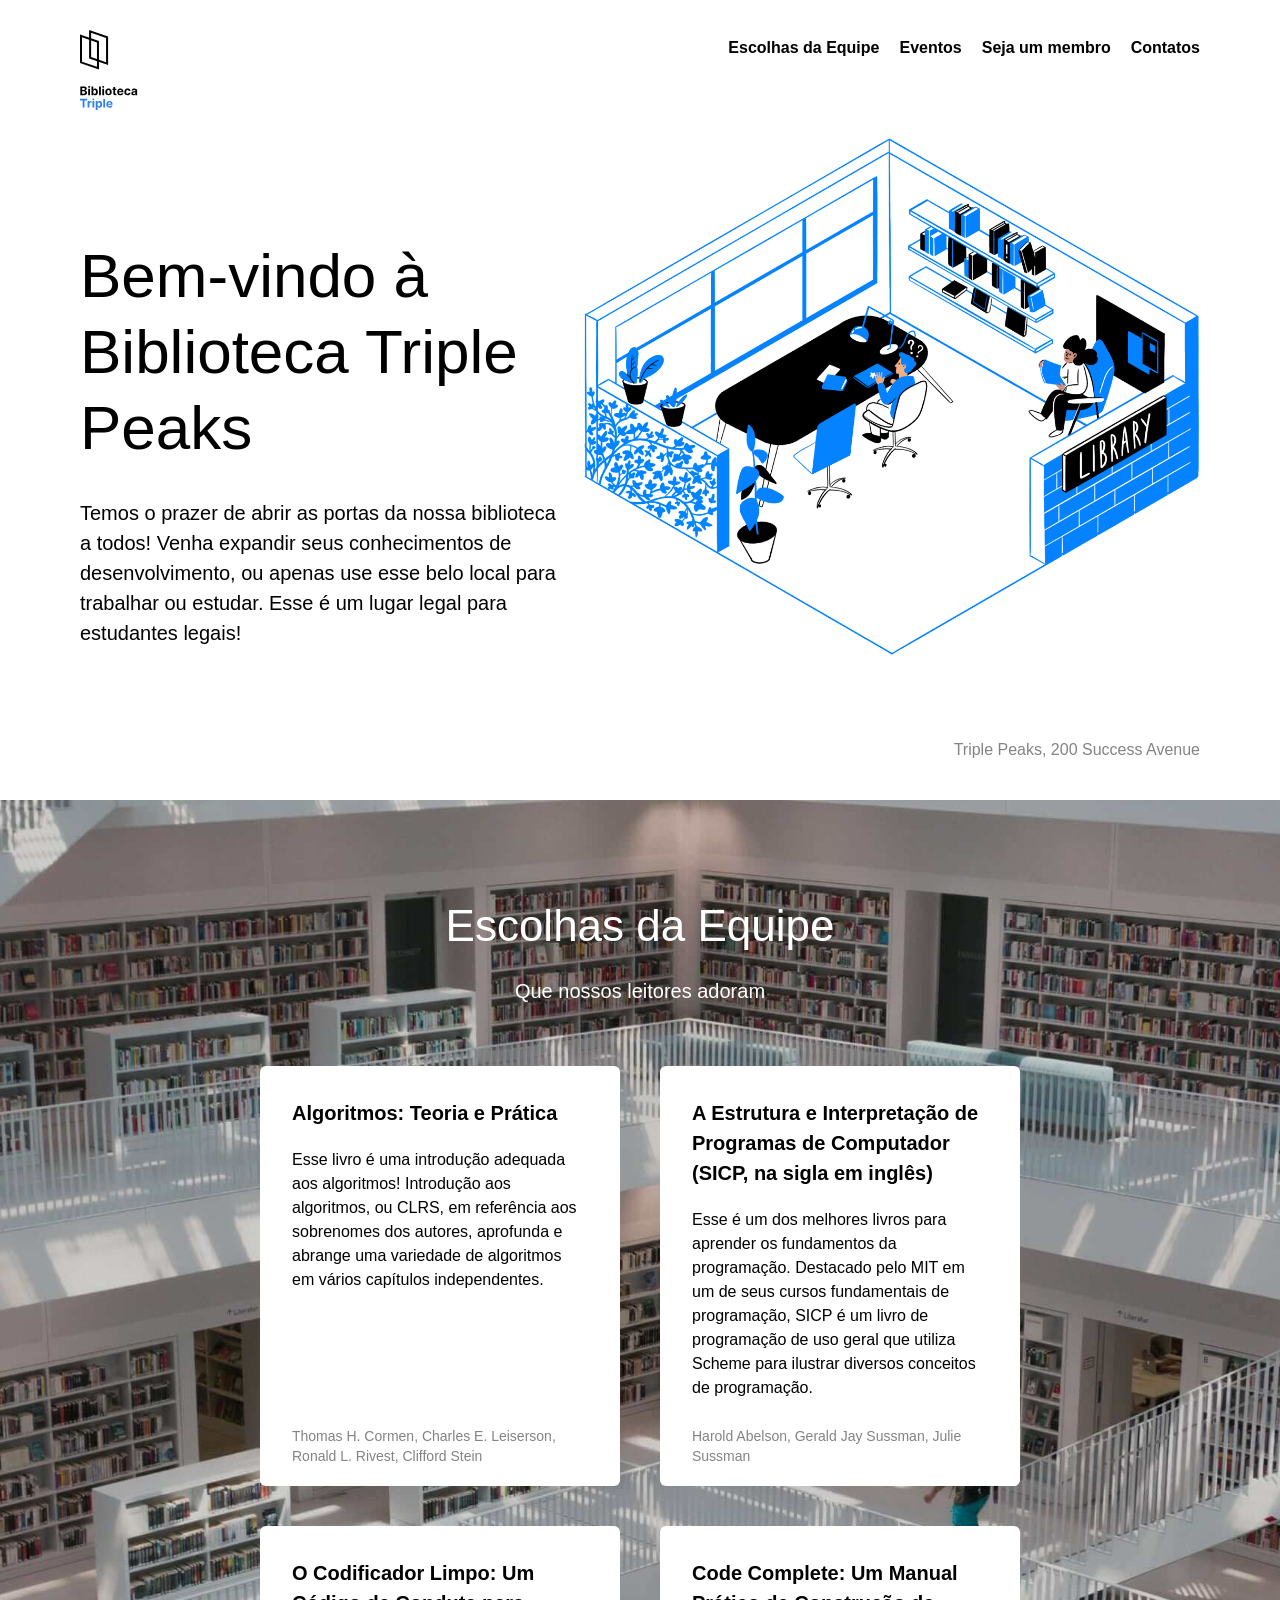
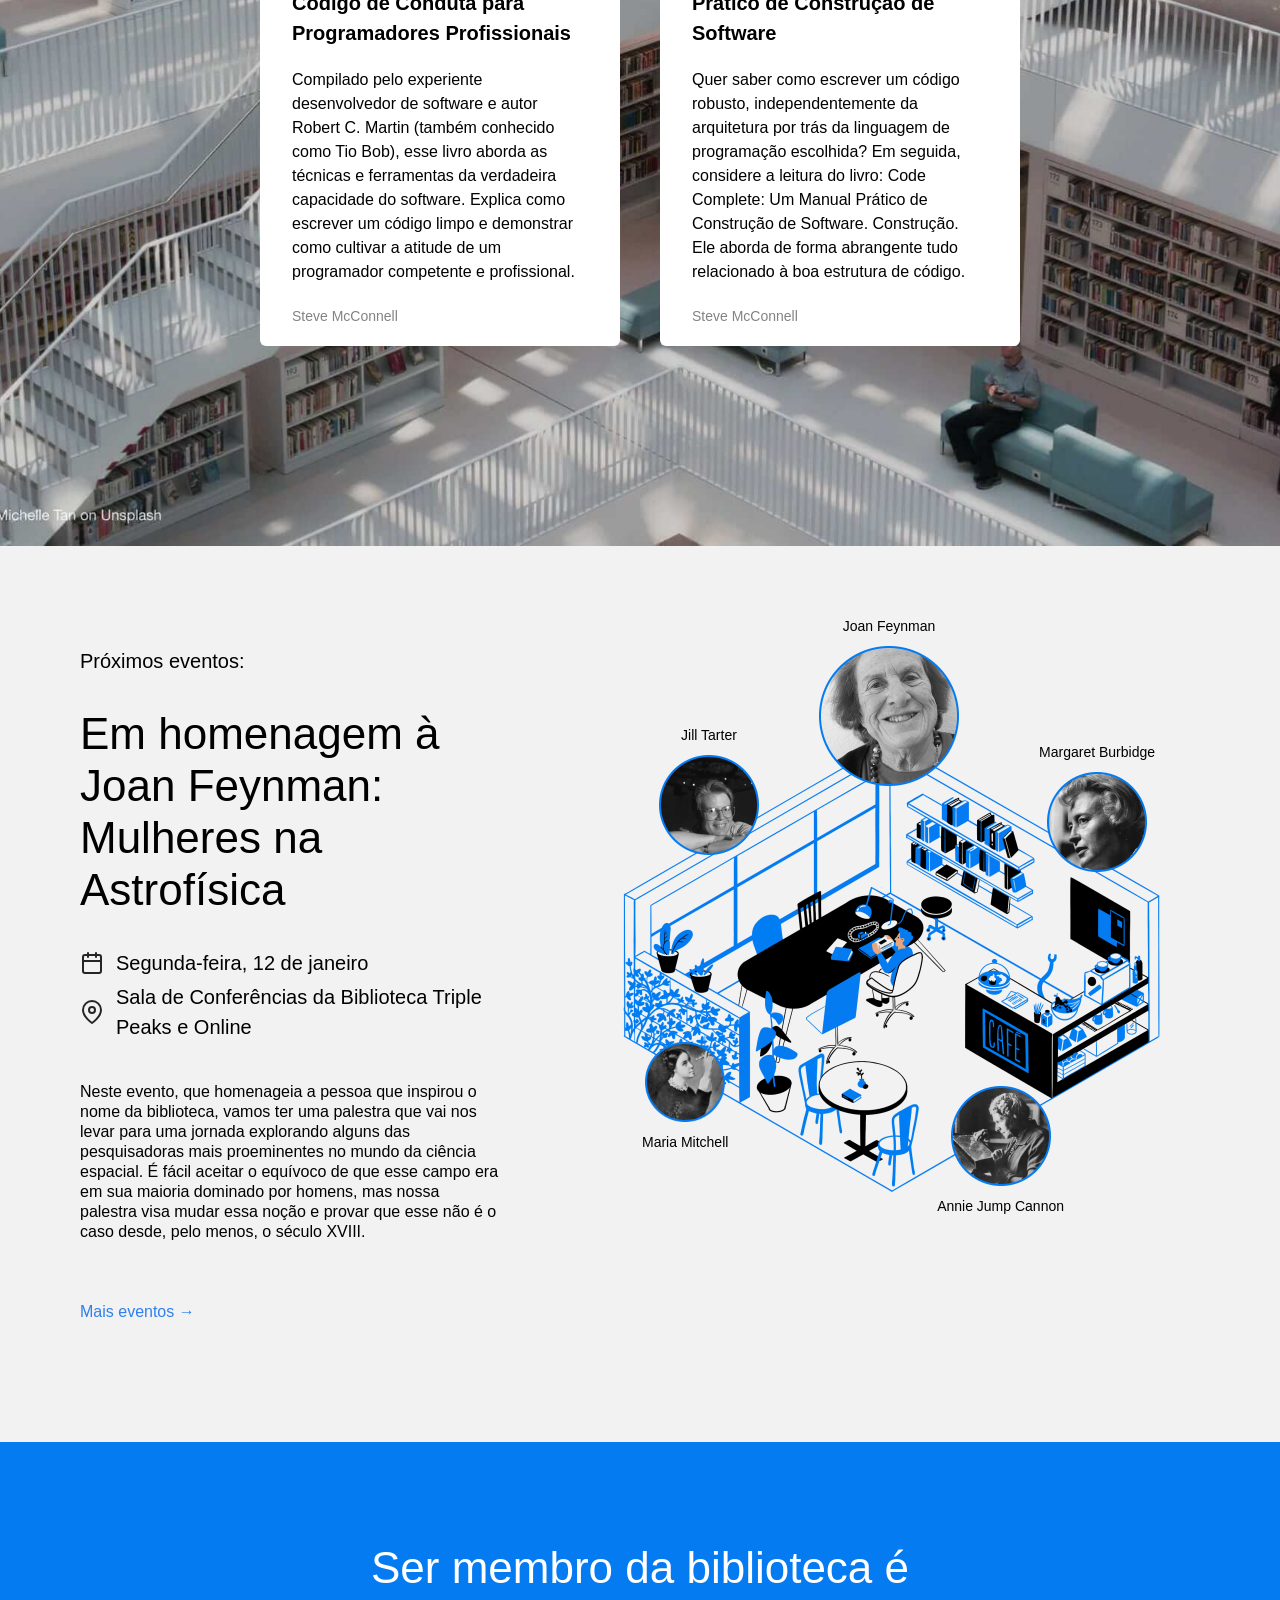
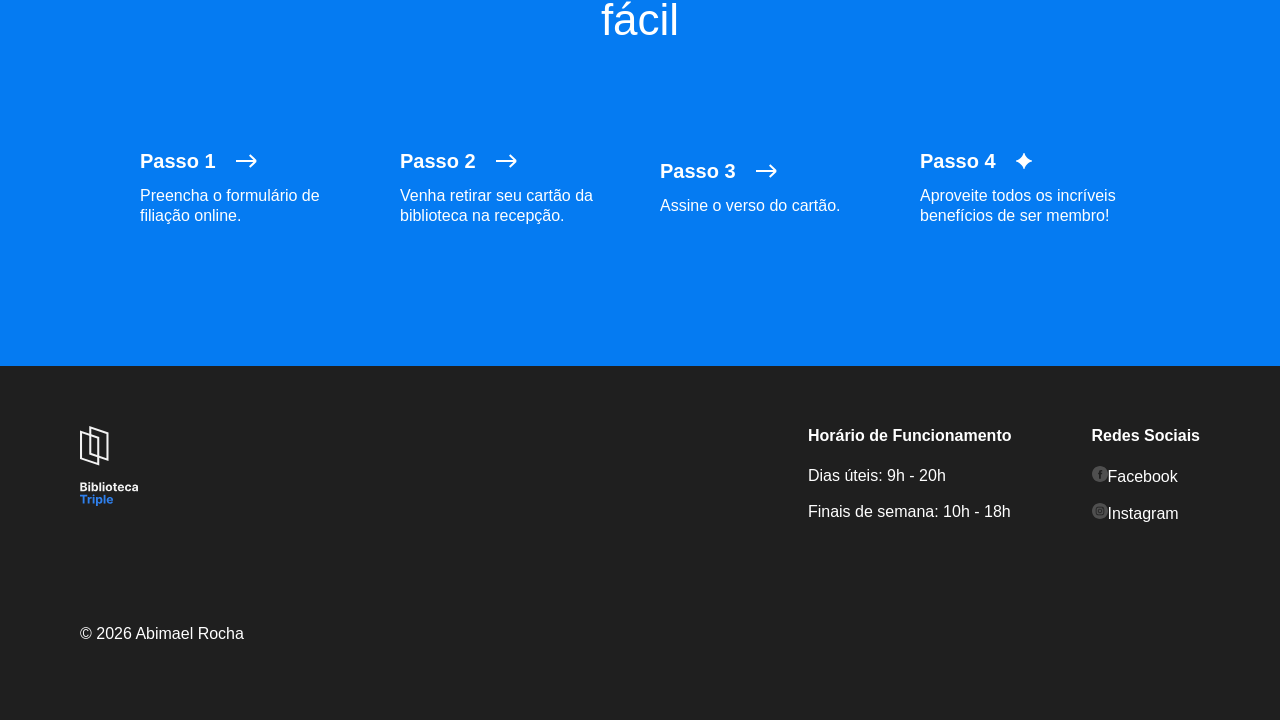
==== index.html @ 014d6a49 "correção footer logo" ====
<!doctype html>
<html lang="pt">
  <head>
    <meta charset="UTF-8" />
    <meta name="viewport" content="width=device-width, initial-scale=1.0" />
    <title>Biblioteca Triple Peaks</title>
    <link rel="shortcut icon" href="favicon.ico" />
    <link rel="stylesheet" href="./vendor/normalize.css" />
    <link rel="stylesheet" href="./styles/style.css" />
  </head>
  <body>
    <div class="page">
      <!-- Agrupe todo o conteúdo da página em uma nova div com a classe page. Lembre-se de adicionar a tag de fechamento -->
      <header class="header">
        <nav class="nav">
          <img
            src="./images/logo.svg"
            alt="Logotipo da Biblioteca Triple Peaks"
            class="nav__logo"
          />
          <!-- Colocar links de navegação em uma lista é supostamente a melhor prática para escrever o código semântico, pois permite que os leitores de tela façam uma pausa entre cada link em vez de ler todos os links como uma frase.-->
          <ul class="nav__links">
            <li>
              <a class="nav__link" href="#staff">Escolhas da Equipe</a>
            </li>
            <li>
              <a class="nav__link" href="#events">Eventos</a>
            </li>
            <li>
              <a class="nav__link" href="#membership">Seja um membro</a>
            </li>
            <li>
              <a class="nav__link">Contatos</a>
            </li>
          </ul>
        </nav>
        <div class="header__content">
          <div>
            <h1 class="header__title">Bem-vindo à Biblioteca Triple Peaks</h1>
            <p class="header__description">
              Temos o prazer de abrir as portas da nossa biblioteca a todos!
              Venha expandir seus conhecimentos de desenvolvimento, ou apenas
              use esse belo local para trabalhar ou estudar. Esse é um lugar
              legal para estudantes legais!
            </p>
          </div>
          <img
            src="./images/inside_the_library.png"
            alt="Ilustração 'Dentro da biblioteca'"
            class="header__image"
          />
        </div>
        <div class="header__footer">
          <p class="header__address">Triple Peaks, 200 Success Avenue</p>
        </div>
      </header>

      <main class="content">
        <section class="staff" id="staff">
          <h2 class="staff__title">Escolhas da Equipe</h2>
          <p class="staff__subtitle">Que nossos leitores adoram</p>
          <ul class="staff__cards">
            <li class="card">
              <div class="card__content">
                <h3 class="card__title">Algoritmos: Teoria e Prática</h3>
                <p class="card__text">
                  Esse livro é uma introdução adequada aos algoritmos!
                  Introdução aos algoritmos, ou CLRS, em referência aos
                  sobrenomes dos autores, aprofunda e abrange uma variedade de
                  algoritmos em vários capítulos independentes.
                </p>
                <p class="card__footer">
                  Thomas H. Cormen, Charles E. Leiserson, Ronald L. Rivest,
                  Clifford Stein
                </p>
              </div>
            </li>

            <li class="card">
              <div class="card__content">
                <h3 class="card__title">
                  A Estrutura e Interpretação de Programas de Computador (SICP,
                  na sigla em inglês)
                </h3>
                <p class="card__text">
                  Esse é um dos melhores livros para aprender os fundamentos da
                  programação. Destacado pelo MIT em um de seus cursos
                  fundamentais de programação, SICP é um livro de programação de
                  uso geral que utiliza Scheme para ilustrar diversos conceitos
                  de programação.
                </p>
                <p class="card__footer">
                  Harold Abelson, Gerald Jay Sussman, Julie Sussman
                </p>
              </div>
            </li>

            <li class="card">
              <div class="card__content">
                <h3 class="card__title">
                  O Codificador Limpo: Um Código de Conduta para Programadores
                  Profissionais
                </h3>
                <p class="card__text">
                  Compilado pelo experiente desenvolvedor de software e autor
                  Robert C. Martin (também conhecido como Tio Bob), esse livro
                  aborda as técnicas e ferramentas da verdadeira capacidade do
                  software. Explica como escrever um código limpo e demonstrar
                  como cultivar a atitude de um programador competente e
                  profissional.
                </p>
                <p class="card__footer">Steve McConnell</p>
              </div>
            </li>

            <li class="card">
              <div class="card__content">
                <h3 class="card__title">
                  Code Complete: Um Manual Prático de Construção de Software
                </h3>
                <p class="card__text">
                  Quer saber como escrever um código robusto, independentemente
                  da arquitetura por trás da linguagem de programação escolhida?
                  Em seguida, considere a leitura do livro: Code Complete: Um
                  Manual Prático de Construção de Software. Construção. Ele
                  aborda de forma abrangente tudo relacionado à boa estrutura de
                  código.
                </p>
                <p class="card__footer">Steve McConnell</p>
              </div>
            </li>
          </ul>
        </section>
        <section class="events" id="events">
          <div class="events__content">
            <h2 class="events__heading">Próximos eventos:</h2>
            <h3 class="events__title">
              Em homenagem à Joan Feynman: Mulheres na Astrofísica
            </h3>
            <div class="event-info events__info-section">
              <div class="event-info__item">
                <img
                  src="./images/icon_calendar.svg"
                  alt="Calendar icon"
                  class="event-info__icon"
                />
                <p class="event-info__text">Segunda-feira, 12 de janeiro</p>
              </div>
              <div class="event-info__item">
                <img
                  src="./images/icon_pin.svg"
                  alt="Pin icon"
                  class="event-info__icon"
                />
                <p class="event-info__text">
                  Sala de Conferências da Biblioteca Triple Peaks e Online
                </p>
              </div>
            </div>
            <p class="events__description">
              Neste evento, que homenageia a pessoa que inspirou o nome da
              biblioteca, vamos ter uma palestra que vai nos levar para uma
              jornada explorando alguns das pesquisadoras mais proeminentes no
              mundo da ciência espacial. É fácil aceitar o equívoco de que esse
              campo era em sua maioria dominado por homens, mas nossa palestra
              visa mudar essa noção e provar que esse não é o caso desde, pelo
              menos, o século XVIII.
            </p>
            <a href="#" class="events__more">Mais eventos &rarr;</a>
          </div>
          <div class="events__cover">
            <img
              class="events__image"
              src="./images/cafe.png"
              alt="uma cafateria pequena"
            />
            <div class="person person_name_feynman">
              <p class="person__caption">Joan Feynman</p>
              <img
                class="person__image person__image_size_l"
                src="./images/person_feynman.png"
                alt="foto da Joan Feynman"
              />
            </div>
            <div class="person person_name_tarter">
              <p class="person__caption">Jill Tarter</p>
              <img
                class="person__image person__image_size_m"
                src="./images/person_tarter.png"
                alt="foto da Jill Tarter"
              />
            </div>
            <div class="person person_name_burbidge">
              <p class="person__caption">Margaret Burbidge</p>
              <img
                class="person__image person__image_size_m"
                src="./images/person_burbidge.png"
                alt="foto da Margaret Burbidge"
              />
            </div>
            <div class="person person_name_mitchell">
              <img
                class="person__image person__image_size_s"
                src="./images/person_mitchell.png"
                alt="foto da Maria Mitchell"
              />
              <p class="person__caption">Maria Mitchell</p>
            </div>
            <div class="person person_name_cannon">
              <img
                class="person__image person__image_size_m"
                src="./images/person_cannon.png"
                alt="foto da Annie Jump Cannon"
              />
              <p class="person__caption">Annie Jump Cannon</p>
            </div>
          </div>
          <!-- Comece a criar a composição aqui -->
        </section>
        <section class="membership" id="membership">
          <h2 class="membership__title">Ser membro da biblioteca é fácil</h2>
          <ul class="membership__steps">
            <li class="step">
              <h3 class="step__title">
                Passo 1
                <img
                  src="./images/icon_step_forward.svg"
                  alt="icon forward"
                  class="step__icon"
                />
              </h3>
              <p class="step__description">
                Preencha o formulário de filiação online.
              </p>
            </li>
            <li class="step">
              <h3 class="step__title">
                Passo 2
                <img
                  src="./images/icon_step_forward.svg"
                  alt="icon forward"
                  class="step__icon"
                />
              </h3>
              <p class="step__description">
                Venha retirar seu cartão da biblioteca na recepção.
              </p>
            </li>
            <li class="step">
              <h3 class="step__title">
                Passo 3
                <img
                  src="./images/icon_step_forward.svg"
                  alt="icon forward"
                  class="step__icon"
                />
              </h3>
              <p class="step__description">Assine o verso do cartão.</p>
            </li>
            <li class="step">
              <h3 class="step__title">
                Passo 4
                <img
                  src="./images/icon_step_finish.svg"
                  alt="icon finish"
                  class="step__icon"
                />
              </h3>
              <p class="step__description">
                Aproveite todos os incríveis benefícios de ser membro!
              </p>
            </li>
          </ul>
        </section>
      </main>
      <footer class="footer">
        <div class="footer__columns">
          <div class="footer__column footer__logo">
            <img
              class="footer__logo"
              src="./images/logo_white.svg"
              alt="logo da biblioteca"
            />
          </div>
          <div class="footer__column footer__column_content_hours">
            <h4 class="footer__column-heading">Horário de Funcionamento</h4>
            <ul class="footer__list">
              <li class="footer__list-item">Dias úteis: 9h - 20h</li>
              <li class="footer__list-item">Finais de semana: 10h - 18h</li>
            </ul>
          </div>
          <div class="footer__column footer__column_content_social">
            <h4 class="footer__column-heading">Redes Sociais</h4>
            <ul class="footer__list">
              <li class="footer__list-item">
                <a href="#" class="footer__column-link">
                  <img
                    class="footer__social-icon"
                    src="./images/facebook_white.svg"
                    alt="icone do facebook"
                  />Facebook</a
                >
              </li>
              <li class="footer__list-item">
                <a href="#" class="footer__column-link">
                  <img
                    class="footer__social-icon"
                    src="images/instagram_white.svg"
                    alt="icone do instagram"
                  />Instagram
                </a>
              </li>
            </ul>
          </div>
        </div>
        <div class="footer__copyright">
          <p>&copy; 2026 Abimael Rocha</p>
        </div>
      </footer>
    </div>
  </body>
</html>
---- styles/style.css ----
.page {
  min-width: 1100px;
  max-width: 1600px;
  margin: 0 auto;
  font-family: arial, sans-serif;
  font-size: 16px;
  line-height: 20px;
}

.header {
  display: flex;
  flex-direction: column;
  height: 100vh;
  min-height: 720px;
  max-height: 800px;
  padding: 30px 80px 40px;
  position: relative;
  box-sizing: border-box;
}

.nav {
  height: 80px;
  display: flex;
  justify-content: space-between;
}

.nav__logo {
  height: 80px;
  width: 58px;
}

.nav__links {
  display: flex;
  list-style-type: none;
  margin: 8px 0 0;
  gap: 20px;
  padding: 0;
}

.nav__link {
  color: #000000;
  text-decoration: none;
  font-weight: bold;
}

.header__content {
  display: flex;
  justify-content: space-between;
}
.header__title {
  max-width: 635px;
  font-size: 62px;
  line-height: 76px;
  font-weight: 500;
  margin: 128px 0 0;
}

.header__description {
  max-width: 515px;
  font-size: 20px;
  line-height: 30px;
  margin: 32px 0 0;
}

.header__image {
  max-width: 636px;
}

.header__footer {
  margin-top: auto;
  width: 100%;
  display: flex;
  align-items: center;
  justify-content: flex-end;
  box-sizing: border-box;
}

.header__link {
  color: #2f80ed;
  text-decoration: none;
}

.header__address {
  margin: 0;
  color: #838383;
}

.staff {
  background-image: url("../images/staff_picks_background.jpg");
  padding: 100px 0 140px;
  background-repeat: no-repeat;
  background-size: cover;
  background-position: center;
}

.staff__title {
  text-align: center;
  font-size: 44px;
  line-height: 52px;
  font-weight: 400;
  margin: 0 0 24px;
  color: #ffffff;
}

.staff__subtitle {
  text-align: center;
  font-size: 20px;
  line-height: 30px;
  font-weight: 400;
  margin: 0;
  color: #ffffff;
}

/* adicionar a regra CSS para sua nova classe aqui. Certifique-se de colocar antes de .card: os pais devem preceder seus filhos */
.staff__cards {
  max-width: 760px;
  display: flex;
  flex-wrap: wrap;
  justify-content: space-between;
  margin: 60px auto;
  box-sizing: border-box;
  list-style: none;
  padding: 0;
  gap: 40px;
}

.card {
  width: 360px;
  height: 420px;
  background-color: #fff;
  border-radius: 6px;
  padding: 32px 40px 20px 32px;
  box-sizing: border-box;
}

.card__content {
  width: 100%;
  height: 100%;
  display: flex;
  flex-direction: column;
}

.card__title {
  font-size: 20px;
  line-height: 30px;
  font-weight: 700;
  margin: 0;
}

.card__text {
  margin: 20px 0 0;
  font-size: 16px;
  line-height: 24px;
}

.card__footer {
  margin: 0;
  margin-top: auto;
  font-size: 14px;
  line-height: 20px;
  color: #838383;
}

.events {
  padding: 100px 0 120px 80px;
  display: flex;
  align-items: start;
  justify-content: space-between;
  box-sizing: border-box;
  background-color: #f2f2f2;
}

.events__content {
  flex-basis: 580px;
}

.events__heading {
  font-size: 20px;
  font-weight: 500;
  line-height: 30px;
  margin: 0;
}

.events__title {
  font-size: 44px;
  font-weight: 500;
  line-height: 52px;
  margin: 32px 0 0;
}

.events__info-section {
  margin-top: 32px;
}

.event-info__item {
  display: flex;
  align-items: center;
  margin-bottom: 4px;
  font-weight: 500;
}

.event-info__icon {
  background-repeat: no-repeat;
  background-position: center;
  margin-right: 12px;
  width: 24px;
  height: 24px;
}

.event-info__text {
  font-size: 20px;
  font-weight: 500;
  line-height: 30px;
  margin: 0;
}

.events__description {
  margin: 40px 0 60px;
}

.events__more {
  color: #2f80ed;
  text-decoration: none;
}

.events__cover {
  flex-grow: 1;
  flex-shrink: 0;
  flex-basis: 780px;
  max-width: 780px;
  position: relative;
}

.events__image {
  max-width: 100%;
}

.person {
  position: absolute;
  display: flex;
  align-items: center;
  flex-direction: column;
  gap: 10px;
}

.person_name_feynman {
  position: absolute;
  top: -30px;
  left: 319px;
  /* Use os valores corretos das propriedades top/right/bottom/left para posicionar o elemento */
}

.person_name_burbidge {
  position: absolute;
  top: 96px;
  right: 125px;
  /* Use os valores corretos das propriedades top/right/bottom/left para posicionar o elemento */
}

.person_name_cannon {
  position: absolute;
  bottom: 18px;
  right: 216px;
  /* Use os valores corretos das propriedades top/right/bottom/left para posicionar o elemento */
}

.person_name_mitchell {
  position: absolute;
  bottom: 82px;
  left: 142px;
  /* Use os valores corretos das propriedades top/right/bottom/left para posicionar o elemento */
}

.person_name_tarter {
  position: absolute;
  top: 79px;
  left: 159px;
  /* Use os valores corretos das propriedades top/right/bottom/left para posicionar o elemento */
}

.person__image {
  max-width: 100%;
}

.person__image_size_l {
  width: 140px;
}

.person__image_size_m {
  width: 100px;
}

.person__image_size_s {
  width: 80px;
}

.person__caption {
  text-align: center;
  font-size: 14px;
  margin: 0;
}

.membership {
  padding: 100px 0 140px;
  background-color: #057bf2;
  color: #ffffff;
}

.membership__title {
  max-width: 574px;
  margin: 0 auto;
  text-align: center;
  font-size: 44px;
  font-weight: 500;
  line-height: 52px;
}

.membership__steps {
  list-style-type: none;
  padding: 0;
  margin: 100px 0 0;
  align-items: center;
  display: flex;
  justify-content: center;
  gap: 40px;

  /* Adicione estilos */
}

.step {
  width: 220px;
  gap: 40px;

  /* Adicione estilos */
}

.step__title {
  margin: 0;
  font-size: 20px;
  line-height: 30px;
  font-weight: 700;
  display: flex;
  align-items: center;
}

.step__icon {
  margin-left: 20px;
}

.step__description {
  margin: 10px 0 0;
}

.footer {
  box-sizing: border-box;
  padding: 60px 80px;
  background-color: #1f1f1f;
}

.footer__columns {
  display: flex;
  justify-content: end;
}

.footer__column_content_hours {
  margin: 0px 80px 0px;
}

.footer__column_content_social {
  margin: 0;
}

.footer__logo {
  width: 58px;
  height: 80px;
  margin: 0 auto 0 0;
}

.footer__column-heading {
  margin: 0px 0px 20px;
  color: #fff;
}

.footer__list {
  /* O código abaixo remove os estilos do navegador padrão para listas */
  list-style-type: none;
  padding: 0;
  margin: 0;
  display: flex;
  flex-direction: column;
  gap: 16px;
}

.footer__list-item {
  color: #fff;
}

.footer__column-link {
  color: white;
  text-decoration: none;
}

.footer__social-icon {
  max-width: 16px;
}

.footer__copyright {
  color: white;
  margin: 100px 0 0 0;
}
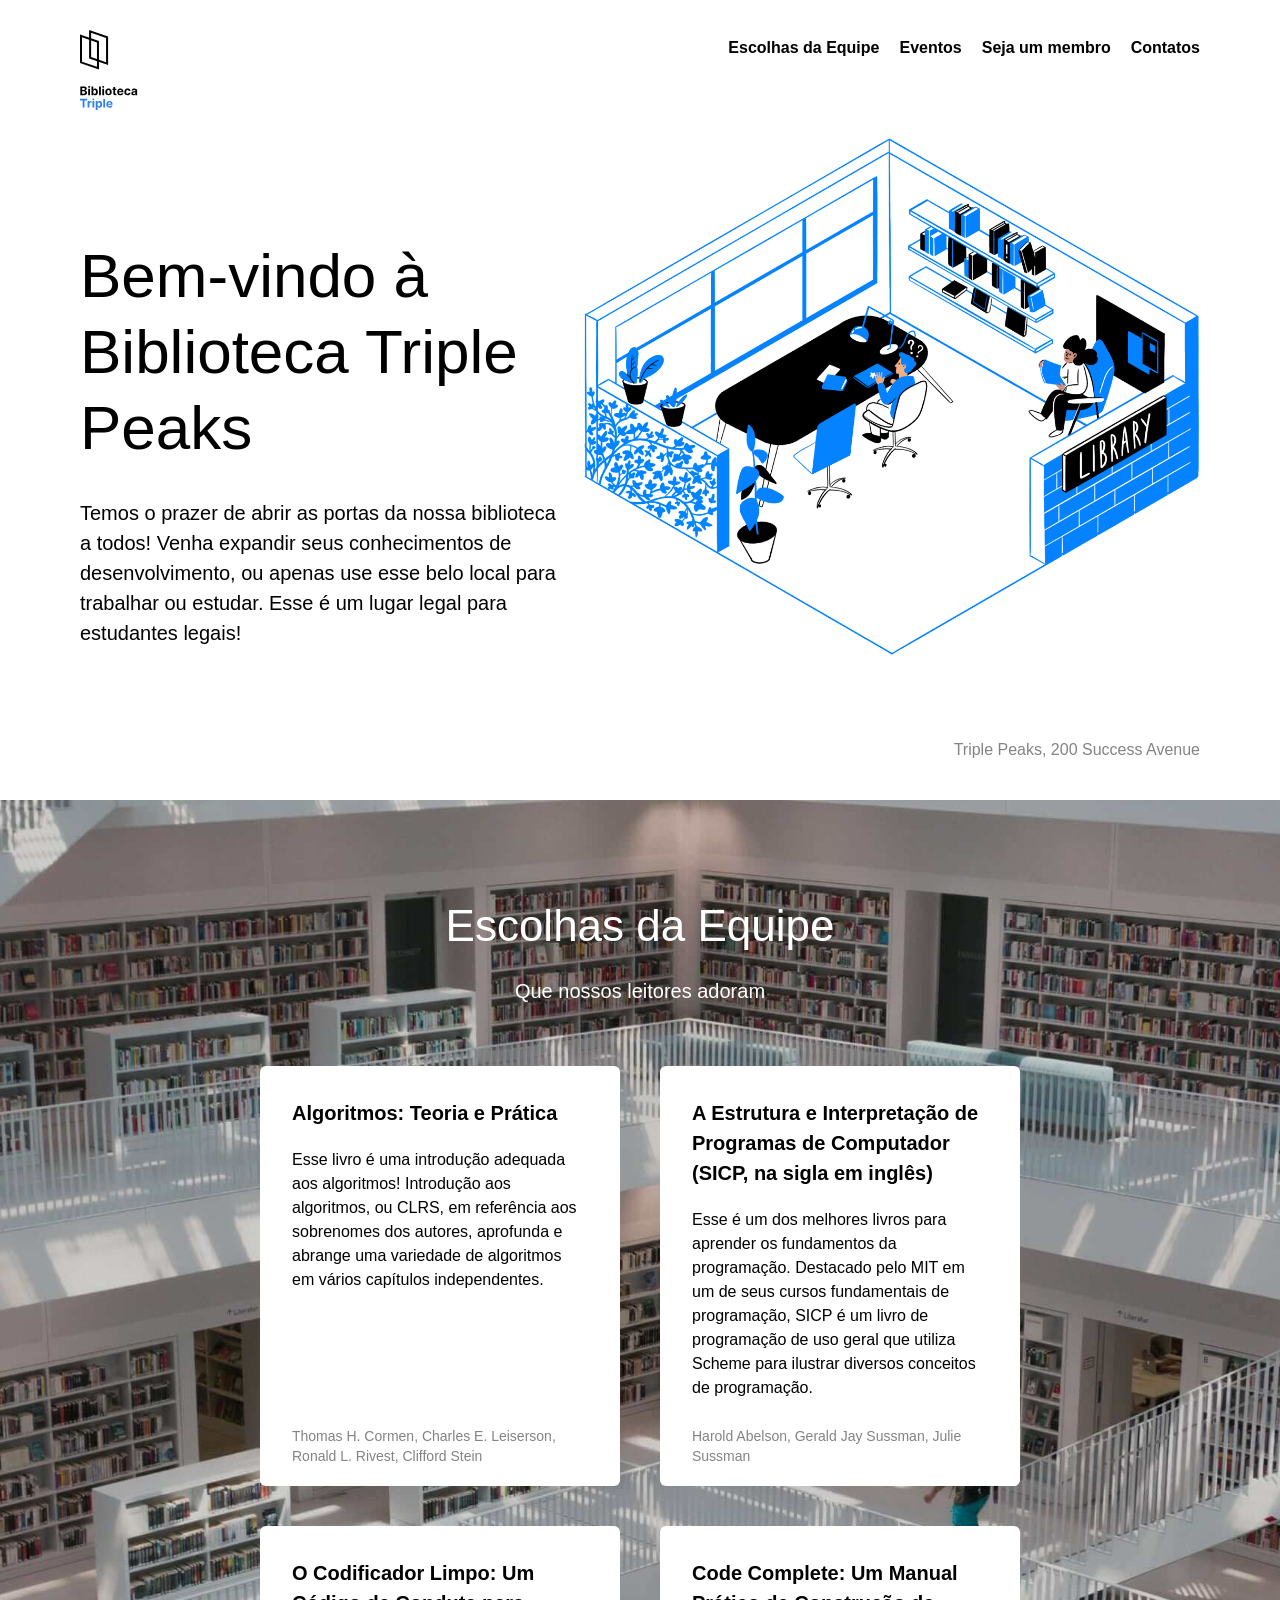
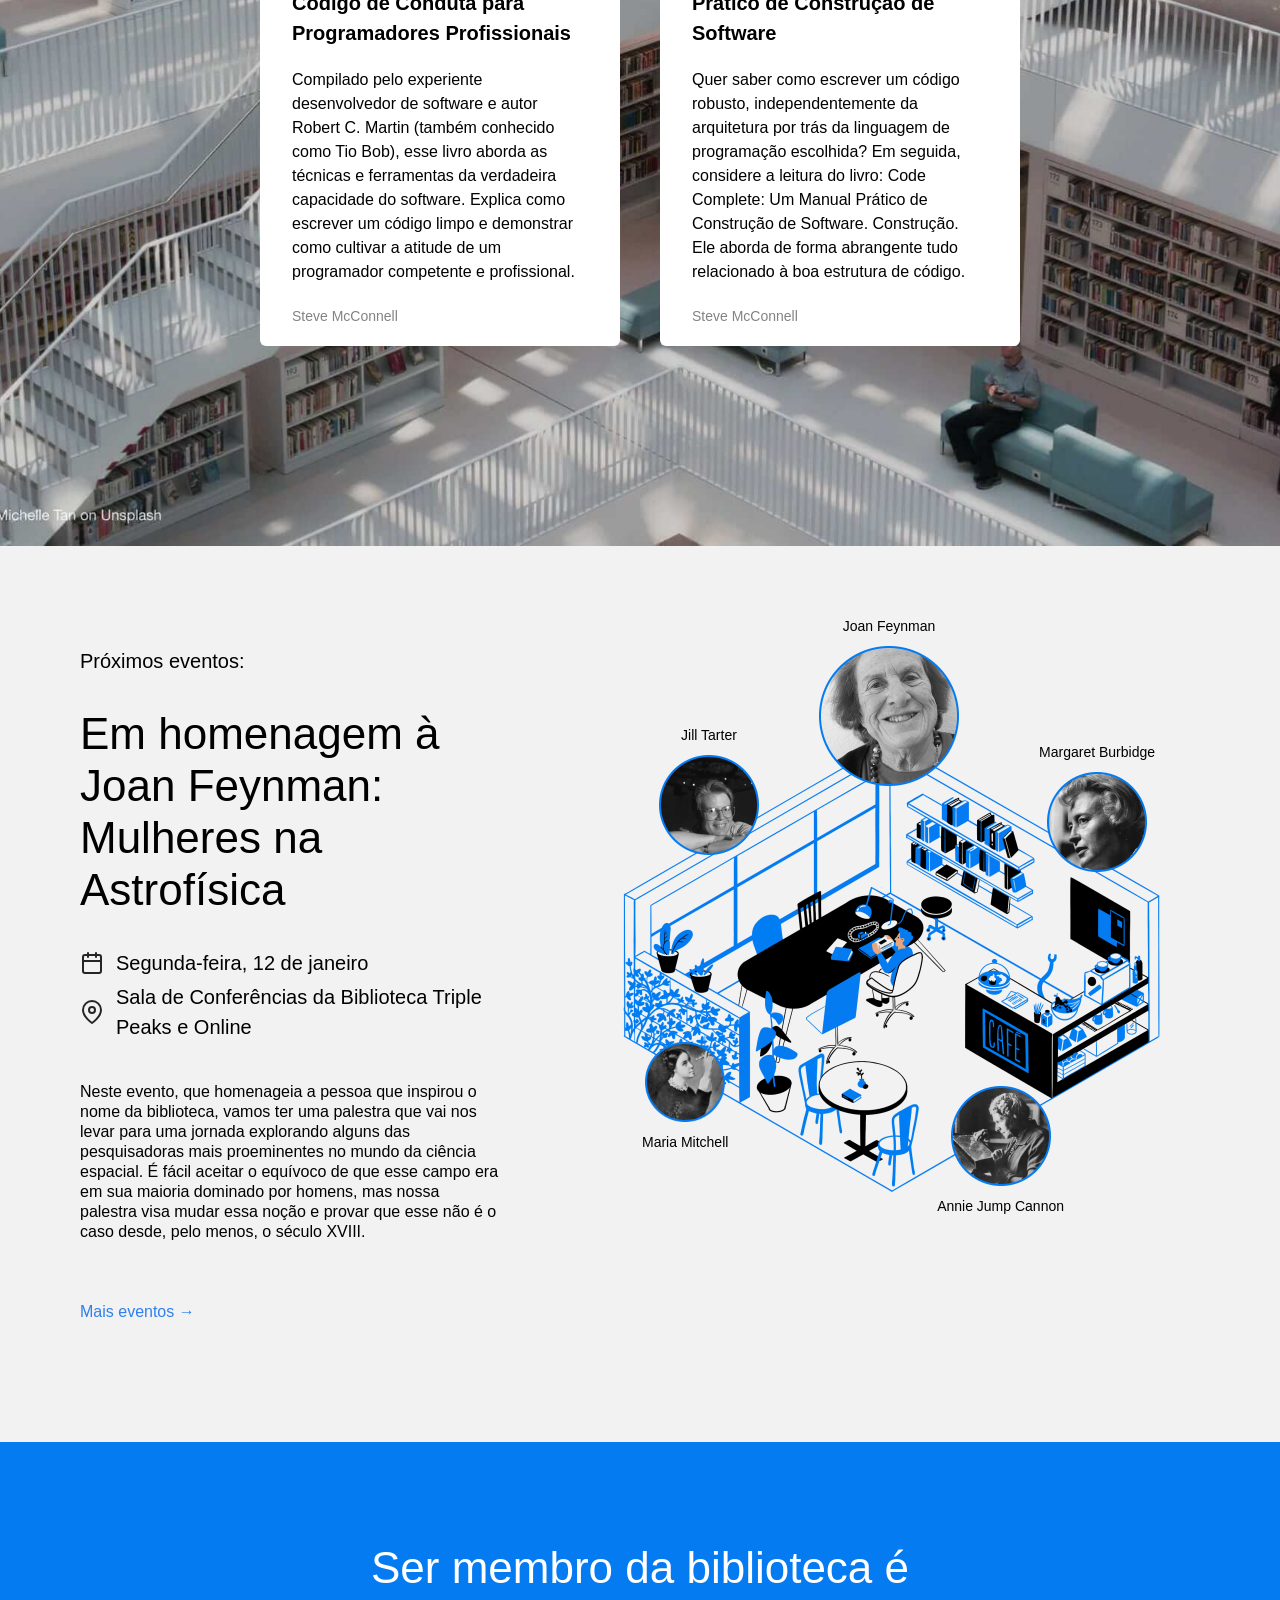
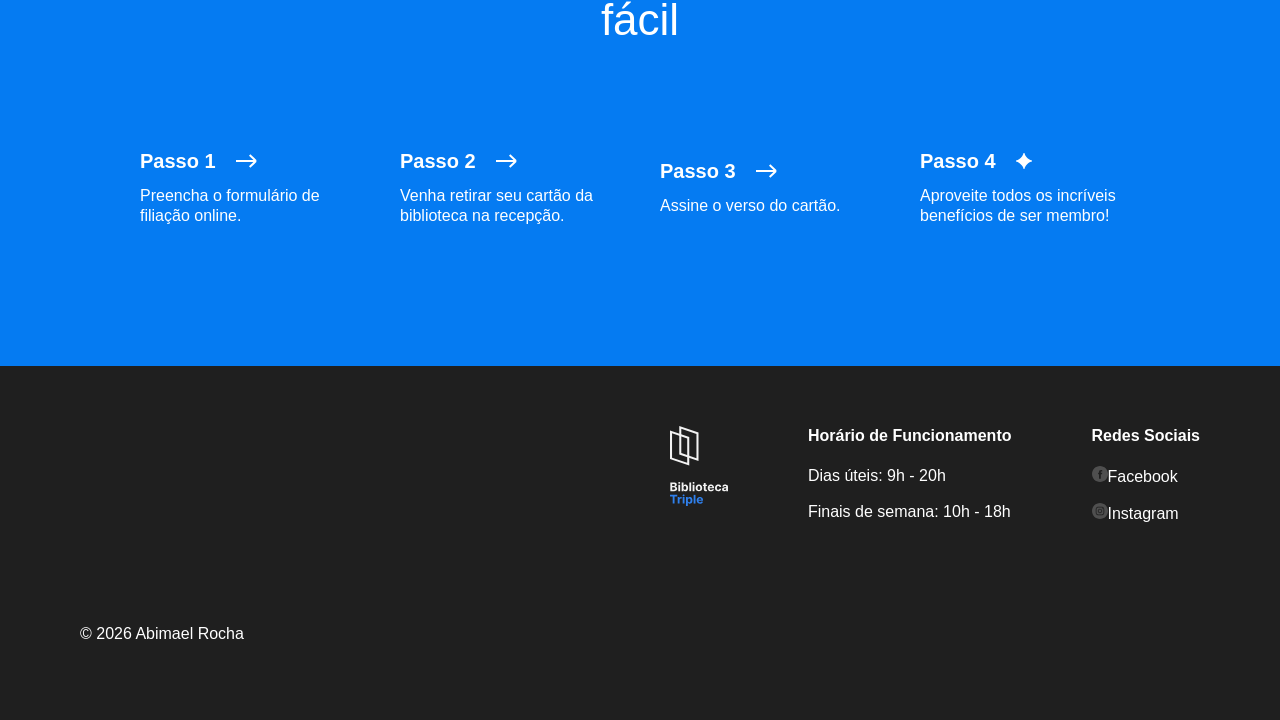
==== commit 2c425a67: "correção class logo" ====
--- a/index.html
+++ b/index.html
@@ -275,11 +275,11 @@
       </main>
       <footer class="footer">
         <div class="footer__columns">
-          <div class="footer__column footer__logo">
+          <div class="footer__column">
             <img
+              src="./images/logo_white.svg"
+              alt="logotipo biblioteca"
               class="footer__logo"
-              src="./images/logo_white.svg"
-              alt="logo da biblioteca"
             />
           </div>
           <div class="footer__column footer__column_content_hours">
@@ -295,18 +295,18 @@
               <li class="footer__list-item">
                 <a href="#" class="footer__column-link">
                   <img
-                    class="footer__social-icon"
                     src="./images/facebook_white.svg"
                     alt="icone do facebook"
+                    class="footer__social-icon"
                   />Facebook</a
                 >
               </li>
               <li class="footer__list-item">
                 <a href="#" class="footer__column-link">
                   <img
-                    class="footer__social-icon"
                     src="images/instagram_white.svg"
                     alt="icone do instagram"
+                    class="footer__social-icon"
                   />Instagram
                 </a>
               </li>
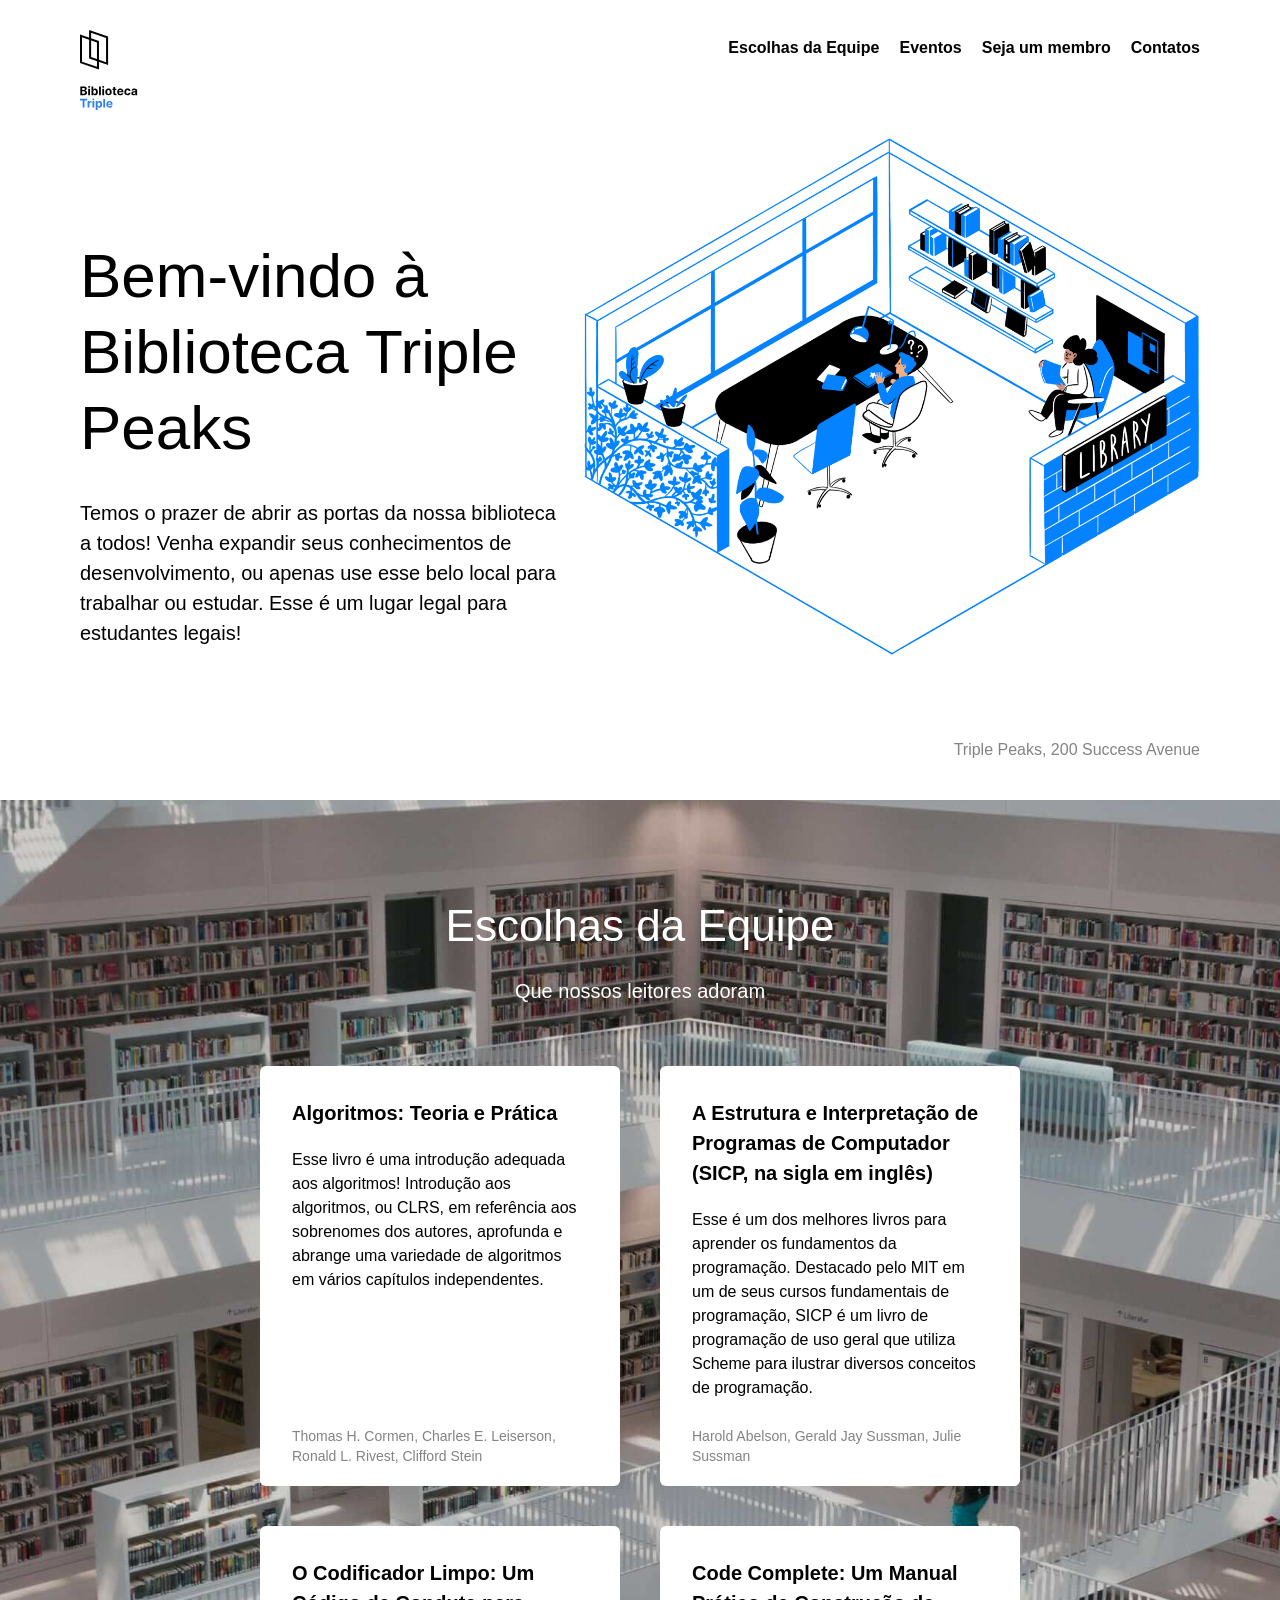
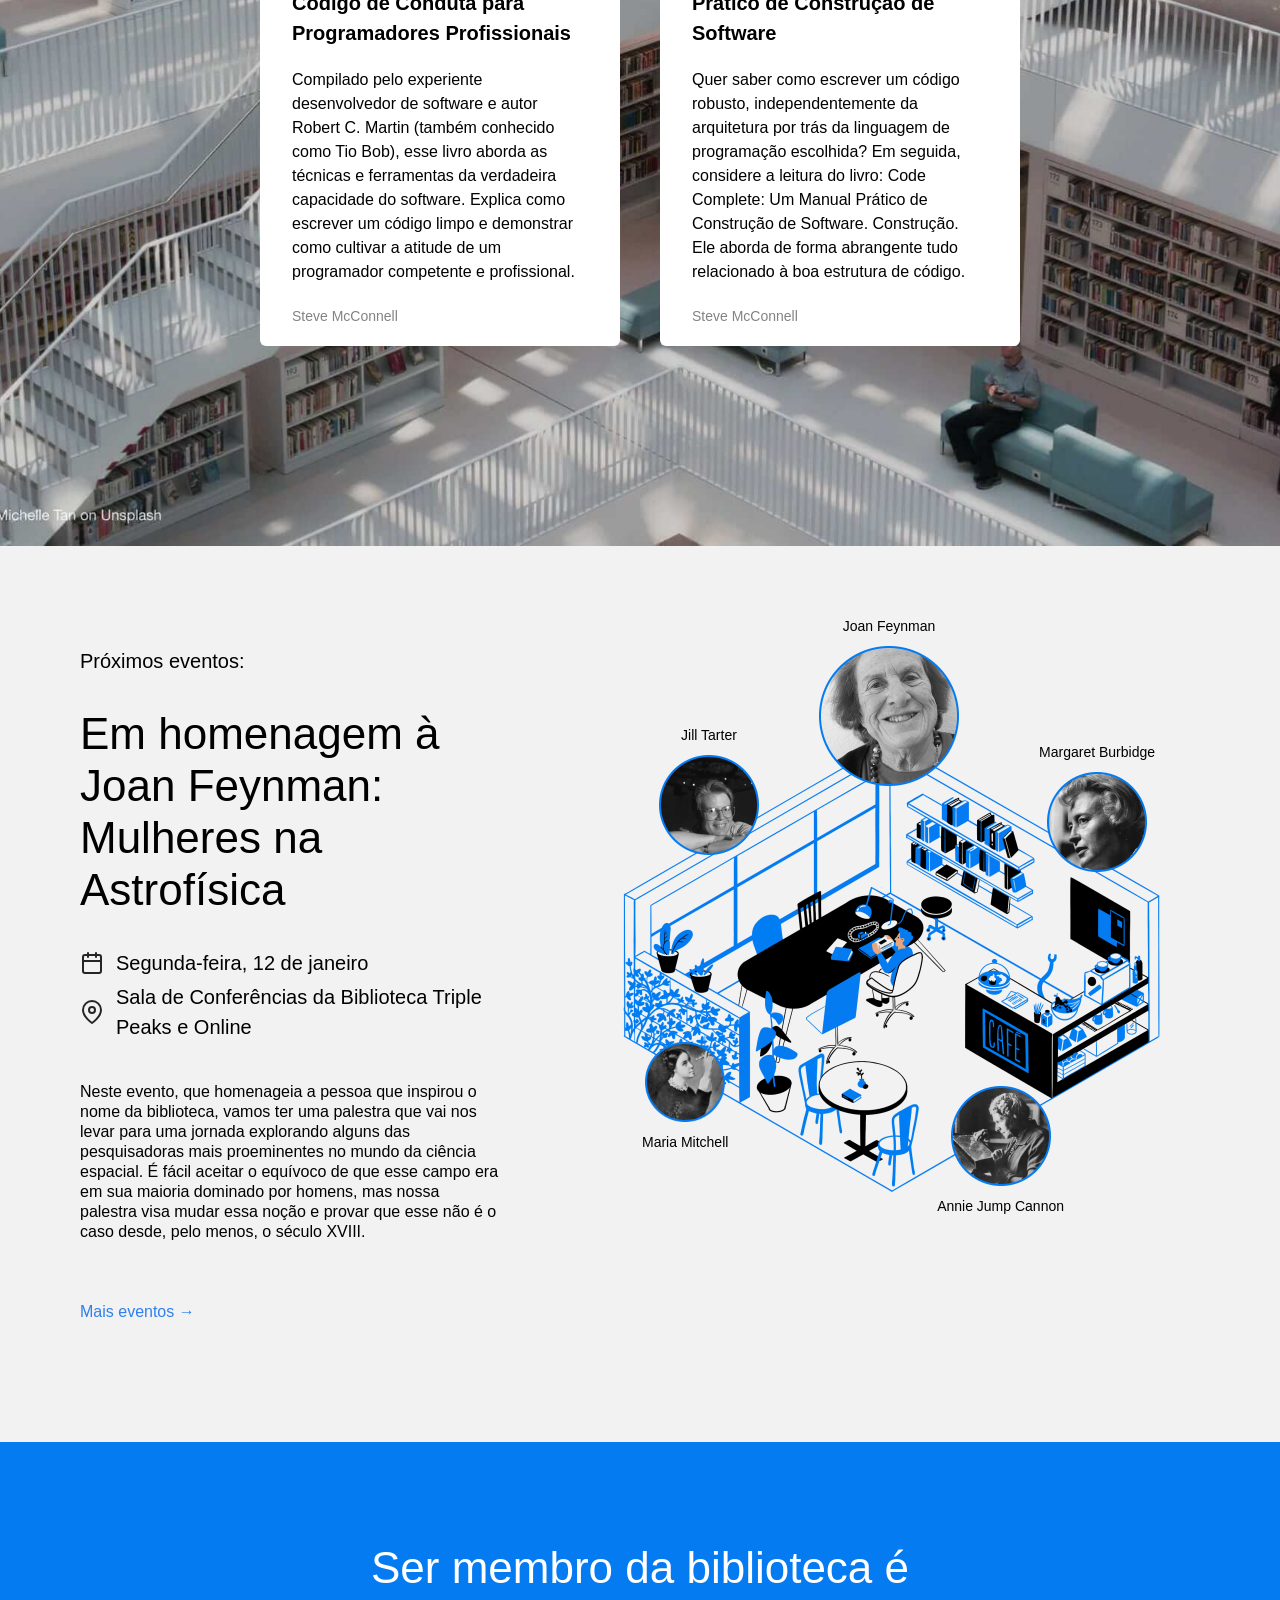
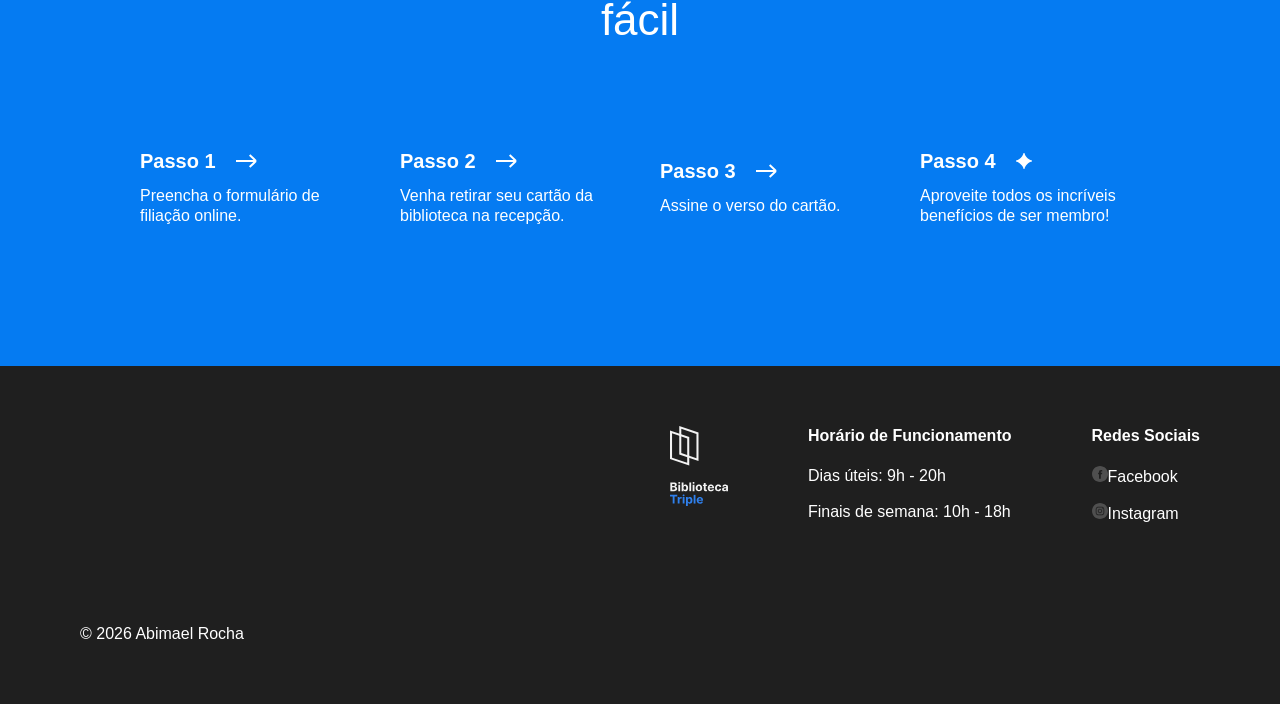
==== commit eeaaee04: "correção class copyright" ====
--- a/index.html
+++ b/index.html
@@ -313,8 +313,8 @@
             </ul>
           </div>
         </div>
-        <div class="footer__copyright">
-          <p>&copy; 2026 Abimael Rocha</p>
+        <div>
+          <p class="footer__copyright">&copy; 2026 Abimael Rocha</p>
         </div>
       </footer>
     </div>
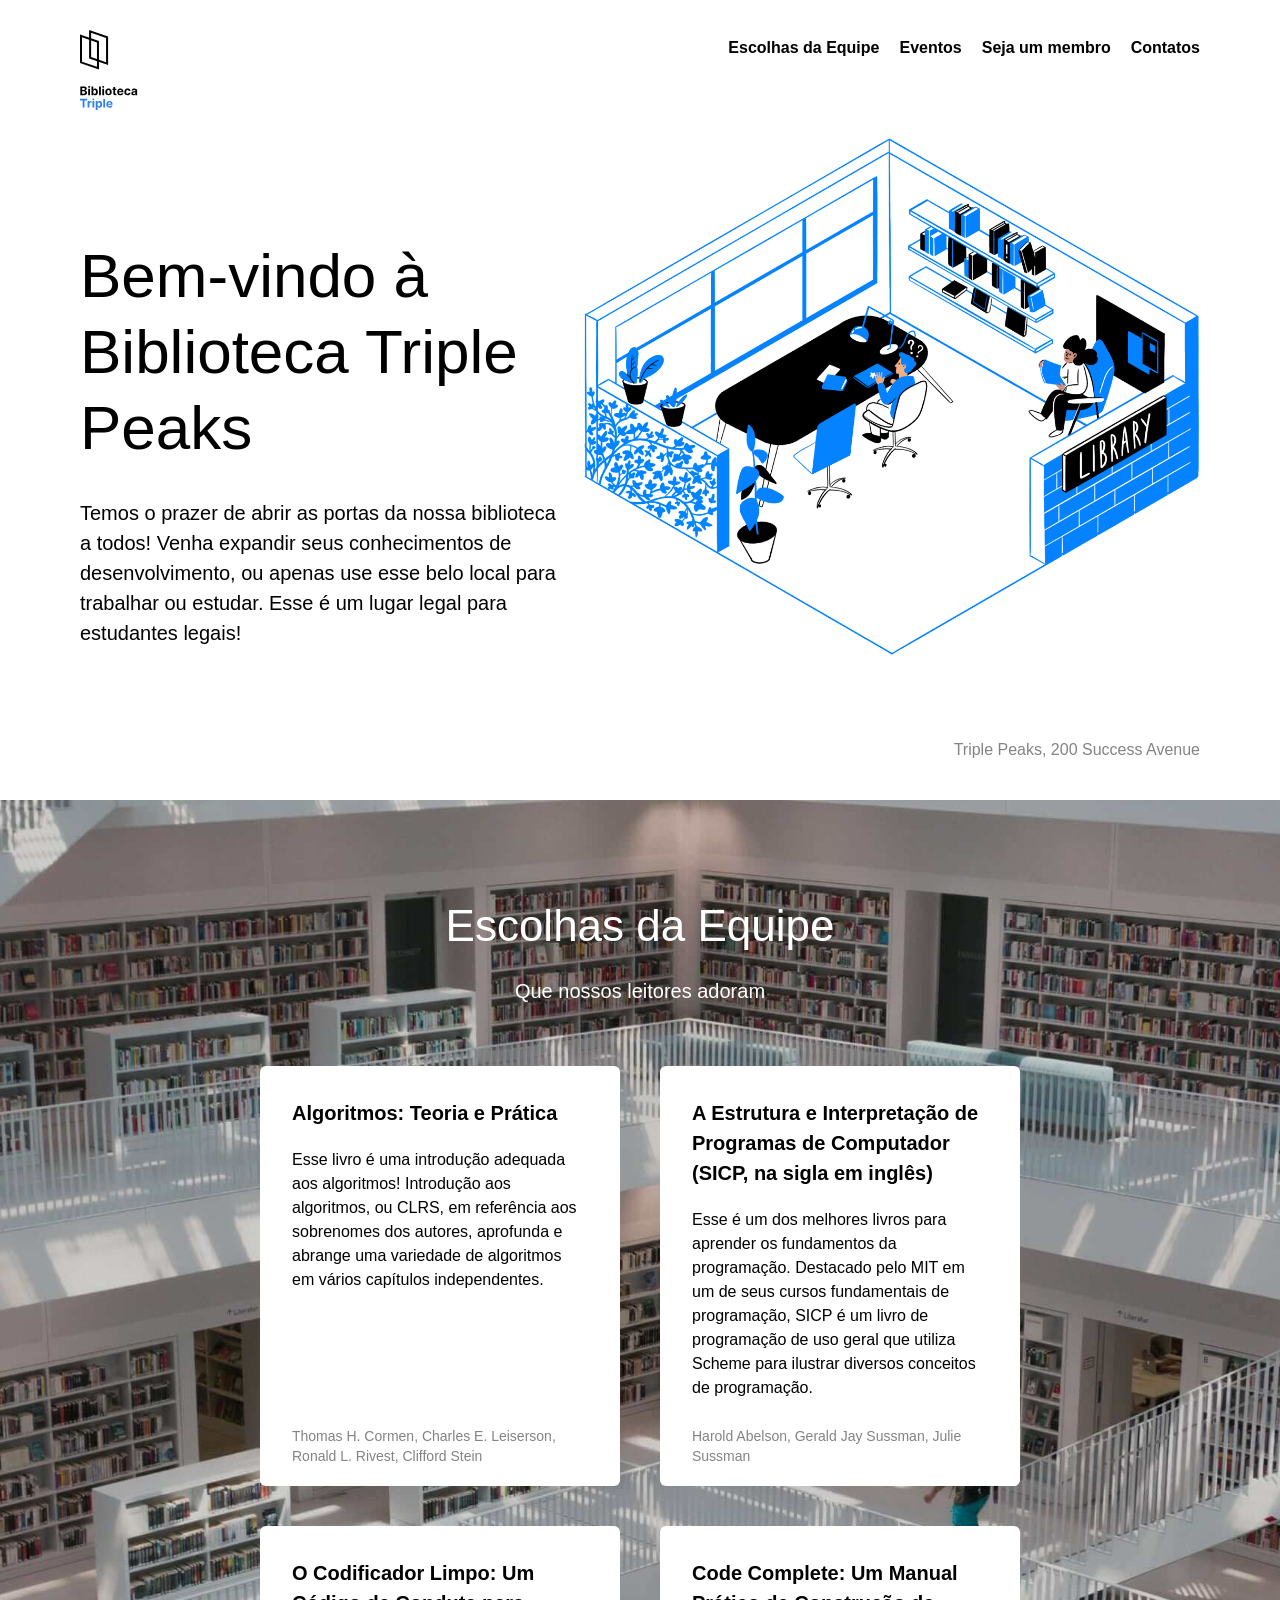
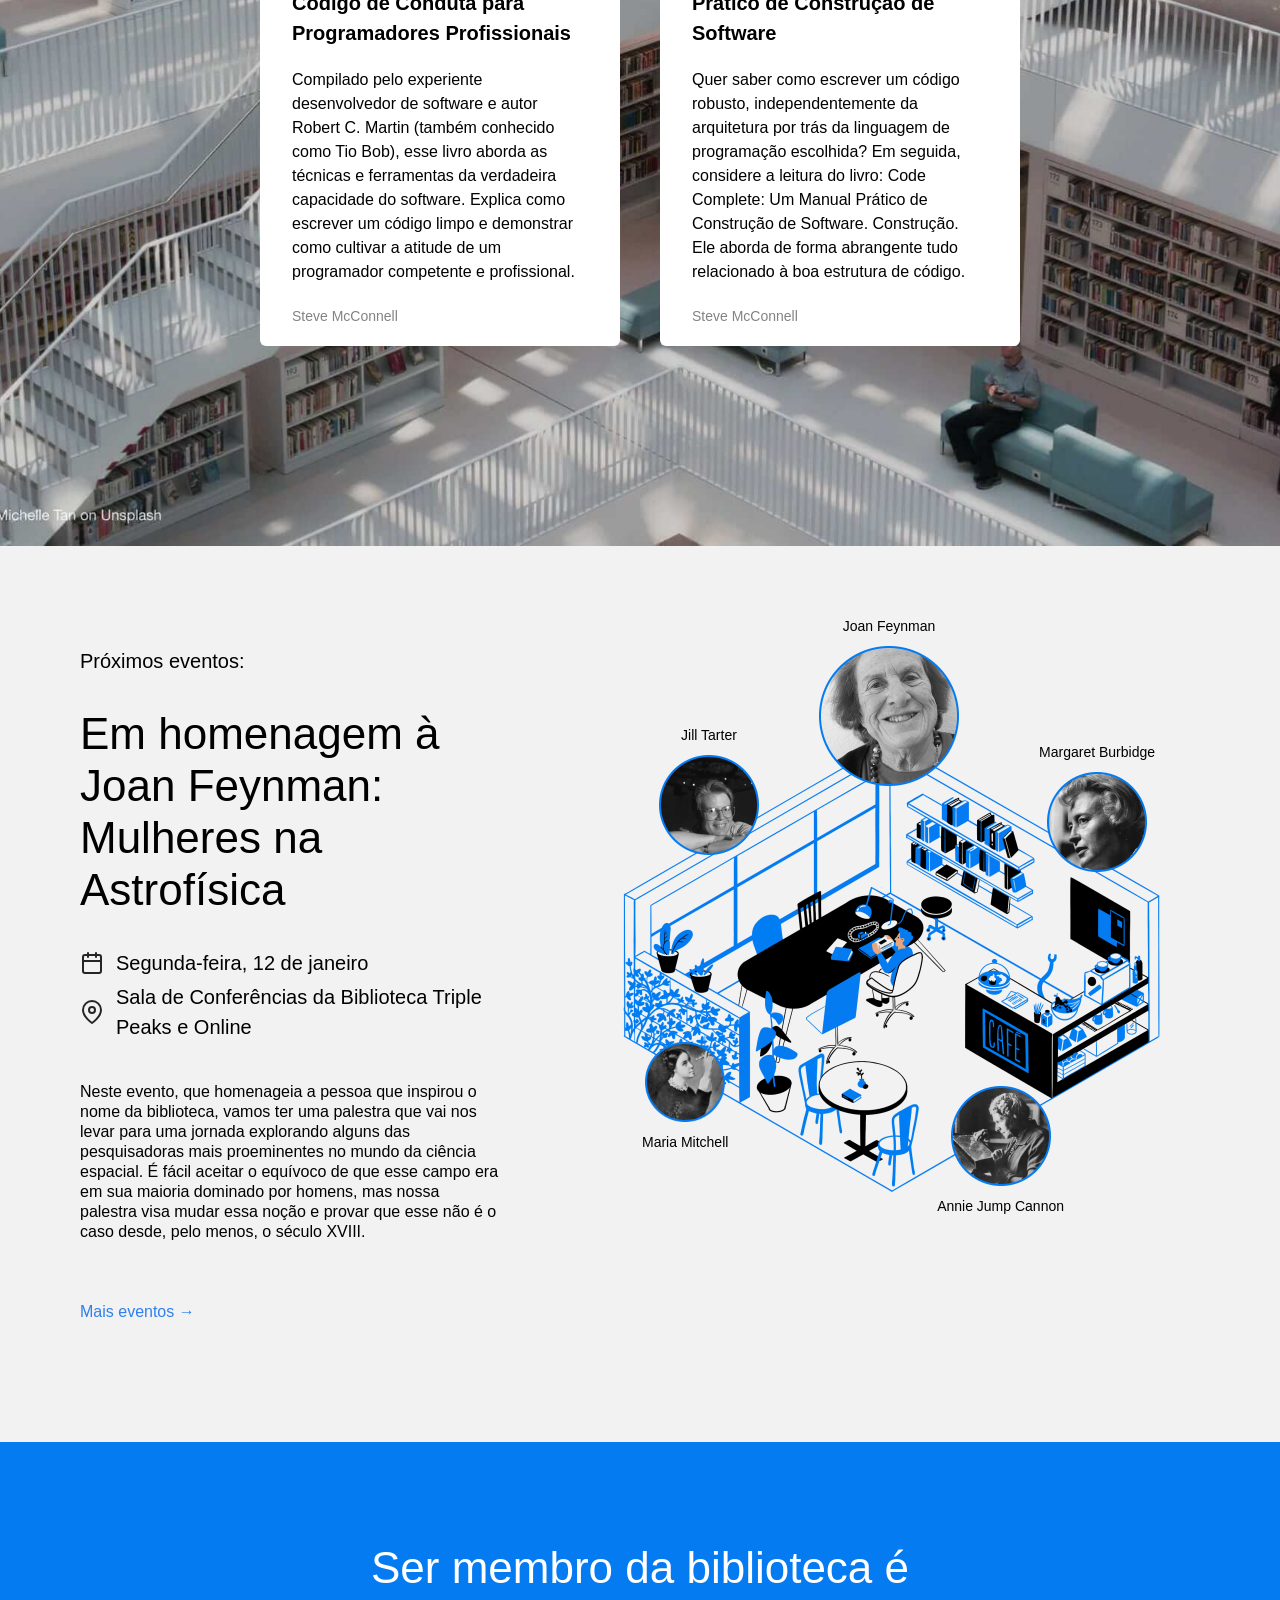
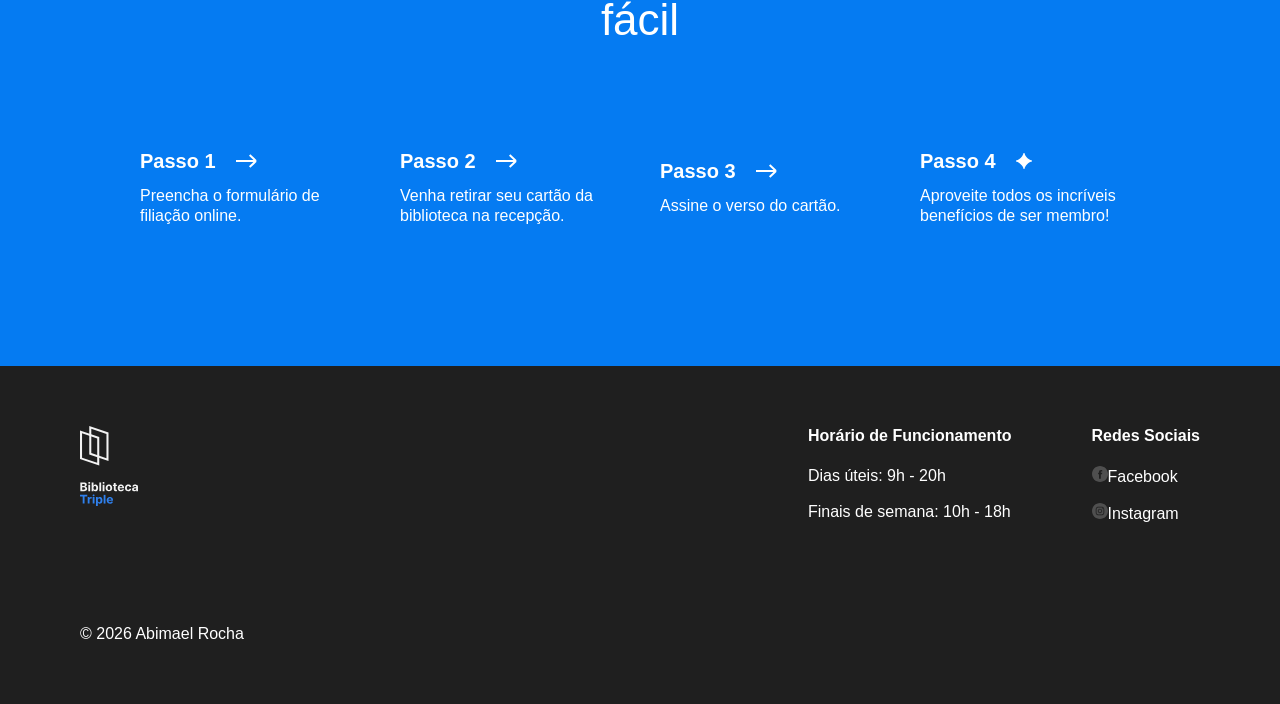
==== commit 2ba2230f: "correção link footer" ====
--- a/index.html
+++ b/index.html
@@ -30,7 +30,7 @@
               <a class="nav__link" href="#membership">Seja um membro</a>
             </li>
             <li>
-              <a class="nav__link">Contatos</a>
+              <a class="nav__link" href="#footer">Contatos</a>
             </li>
           </ul>
         </nav>
@@ -273,9 +273,9 @@
           </ul>
         </section>
       </main>
-      <footer class="footer">
+      <footer class="footer" id="footer">
         <div class="footer__columns">
-          <div class="footer__column">
+          <div class="footer__column footer__column_content_logo">
             <img
               src="./images/logo_white.svg"
               alt="logotipo biblioteca"
--- a/styles/style.css
+++ b/styles/style.css
@@ -362,6 +362,10 @@
   justify-content: end;
 }
 
+.footer__column_content_logo {
+  margin: 0 auto 0 0;
+}
+
 .footer__column_content_hours {
   margin: 0px 80px 0px;
 }
@@ -373,7 +377,6 @@
 .footer__logo {
   width: 58px;
   height: 80px;
-  margin: 0 auto 0 0;
 }
 
 .footer__column-heading {
